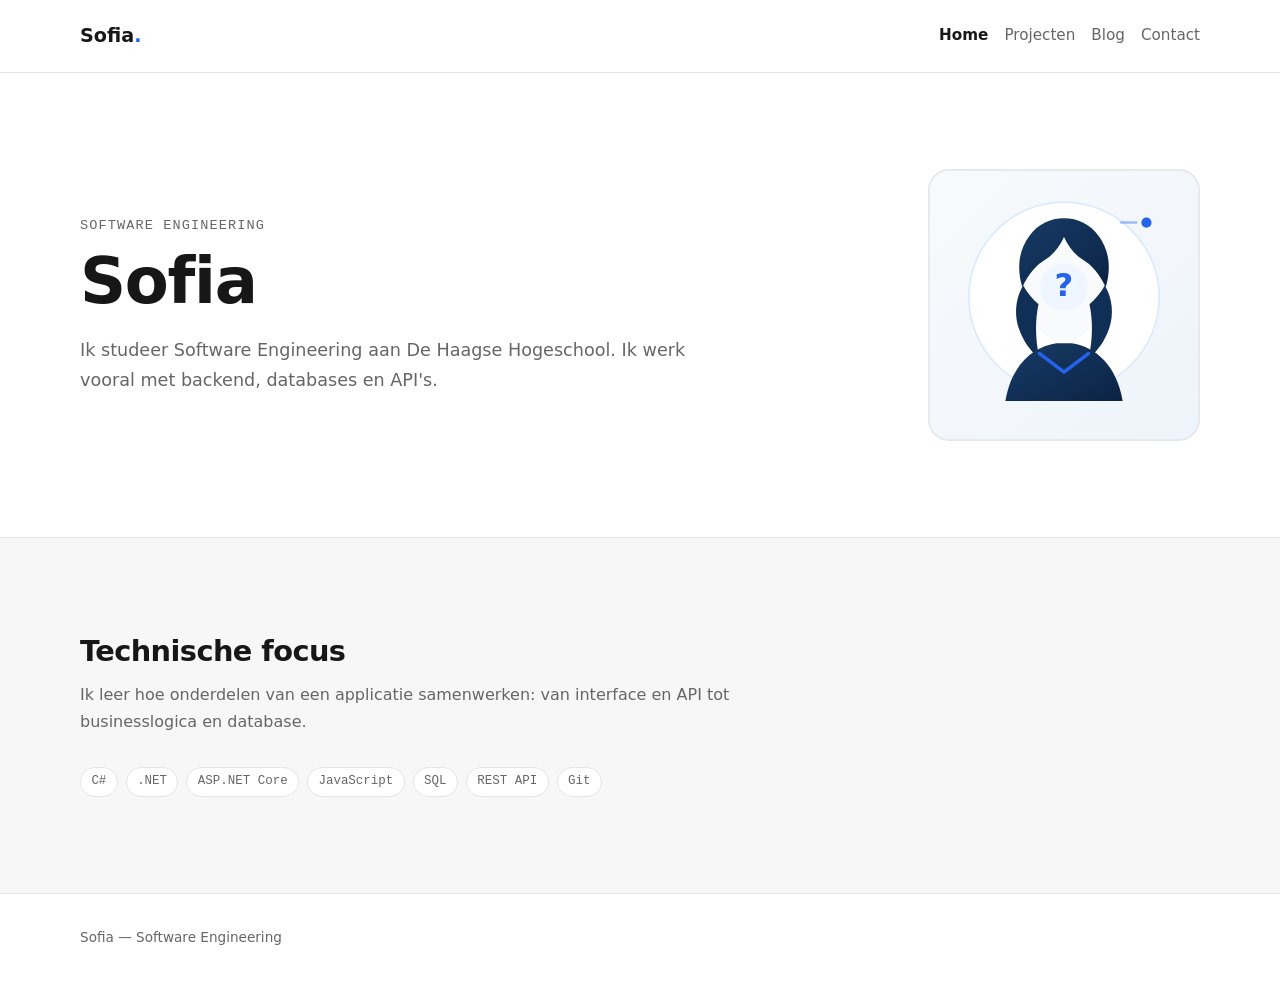
==== index.html @ 4fa47255 "meta description aangepast" ====
<!doctype html>
<html lang="nl">
  <head>
    <meta charset="utf-8" />

    <meta name="viewport" content="width=device-width, initial-scale=1" />

    <title>Sofia — Software Engineering</title>

    <meta
      name="description"
      content="Portfolio van Sofia, student Software Engineering met interesse in backend development, databases en API"
    />

    <link rel="icon" href="assets/images/favicon.svg" type="image/svg+xml" />
    <link rel="stylesheet" href="assets/css/style.css" />
    <script src="assets/js/github.js" defer></script>
  </head>

  <body>
    <a class="skip-link" href="#main-content">Ga naar hoofdinhoud</a>
    
    <header class="site-header">
      <div class="container site-header__inner">
        <a class="site-logo" href="index.html">
          Sofia<span class="site-logo__dot" aria-hidden="true">.</span>
        </a>

        <nav aria-label="Hoofdnavigatie">
          <ul class="nav-list">
            <li>
              <a href="index.html" aria-current="page">Home</a>
            </li>
            <li>
              <a href="projects.html">Projecten</a>
            </li>
            <li>
              <a href="blog.html">Blog</a>
            </li>
            <li>
              <a href="contact.html">Contact</a>
            </li>
          </ul>
        </nav>
      </div>
    </header>

    <main id="main-content">
      <section class="hero" aria-labelledby="hero-title">
        <div class="container hero__inner">
          <div class="hero__content">
            <p class="eyebrow">Software Engineering</p>

            <h1 id="hero-title">Sofia</h1>

            <p class="hero__lead">
              Ik studeer Software Engineering aan De Haagse Hogeschool.
              Ik werk vooral met backend, databases en API's.
            </p>
          </div>

          <div class="hero__media">
            <img
              class="hero__portrait"
              src="assets/images/profile-placeholder.svg"
              alt=""
              width="320"
              height="320"
            />
          </div>
        </div>
      </section>

      <section class="section section--muted" aria-labelledby="focus-title">
        <div class="container">
          <h2 id="focus-title">Technische focus</h2>

         <p class="section__intro">
        Ik leer hoe onderdelen van een applicatie samenwerken:
        van interface en API tot businesslogica en database.
        </p>

          <ul 
          class="tag-list"
          aria-label="Technische vaardigheden"
          >
            <li class="tag">C#</li>
            <li class="tag">.NET</li>
            <li class="tag">ASP.NET Core</li>
            <li class="tag">JavaScript</li>
            <li class="tag">SQL</li>
            <li class="tag">REST API</li>
            <li class="tag">Git</li>
          </ul>
        </div>
      </section>

    </main>

    <footer class="site-footer">
      <div class="container site-footer__inner">
        <p class="site-footer__text">Sofia — Software Engineering</p>
      </div>
    </footer>
  </body>
</html>
---- assets/css/style.css ----
*,
*::before,
*::after {
  box-sizing: border-box;
}

html {
  scroll-behavior: smooth;
  -webkit-text-size-adjust: 100%;
}

body,
h1,
h2,
h3,
p,
ul,
ol,
dl,
dd,
figure {
  margin: 0;
}

ul,
ol {
  padding: 0;
  list-style: none;
}

img,
svg {
  display: block;
  max-width: 100%;
  height: auto;
}

button,
input,
textarea {
  font: inherit;
}

:root {
  --color-bg: #ffffff;
  --color-surface: #f7f7f7;
  --color-text: #171717;
  --color-text-soft: #666666;
  --color-border: #e5e5e5;
  --color-accent: #2563eb;
  --color-accent-hover: #1d4ed8;

  --font-body:
    system-ui, -apple-system, BlinkMacSystemFont, "Segoe UI", sans-serif;
  --font-mono: ui-monospace, SFMono-Regular, Menlo, Monaco, Consolas, monospace;

  --container-width: 70rem;
  --text-width: 65ch;

  --space-xs: 0.4rem;
  --space-sm: 0.75rem;
  --space-md: 1rem;
  --space-lg: 2rem;
  --space-xl: 4rem;
  --space-2xl: 6rem;

  --radius-sm: 0.35rem;
  --radius-md: 0.75rem;
}

body {
  min-height: 100vh;
  display: flex;
  flex-direction: column;
  background: var(--color-bg);
  color: var(--color-text);
  font-family: var(--font-body);
  font-size: 1rem;
  line-height: 1.7;
}

main {
  flex: 1;
}

a {
  color: var(--color-text);
  text-decoration-color: #b5b5b5;
  text-decoration-thickness: 1px;
  text-underline-offset: 0.2em;
}

a:hover {
  color: var(--color-accent);
  text-decoration-color: var(--color-accent);
}

code {
  font-family: var(--font-mono);
  font-size: 0.9em;
  background: var(--color-surface);
  padding: 0.15em 0.35em;
  border-radius: var(--radius-sm);
}

.container {
  width: min(calc(100% - 2rem), var(--container-width));
  margin-inline: auto;
}

.section {
  padding-block: var(--space-xl);
}

.section--muted {
  background: var(--color-surface);
}

.section--cta {
  padding-bottom: var(--space-2xl);
}

.section__intro {
  max-width: var(--text-width);
  margin-top: var(--space-sm);
  color: var(--color-text-soft);
}

.prose {
  max-width: var(--text-width);
}

.prose > * + * {
  margin-top: var(--space-md);
}

.site-header {
  background: var(--color-bg);
  border-bottom: 1px solid var(--color-border);
}

.site-header__inner {
  min-height: 4.5rem;
  display: flex;
  flex-direction: column;
  align-items: center;
  justify-content: center;
  gap: var(--space-sm);
  padding-block: var(--space-md);
}

.site-logo {
  color: var(--color-text);
  font-size: 1.2rem;
  font-weight: 700;
  text-decoration: none;
}

.site-logo:hover {
  color: var(--color-text);
}

.site-logo__dot {
  color: var(--color-accent);
}

.nav-list {
  display: flex;
  flex-wrap: wrap;
  align-items: center;
  justify-content: center;
  gap: 0.25rem 1rem;
}

.nav-list a {
  display: inline-block;
  padding-block: 0.35rem;
  color: var(--color-text-soft);
  font-size: 0.95rem;
  text-decoration: none;
}

.nav-list a:hover {
  color: var(--color-text);
}

.nav-list a[aria-current="page"] {
  color: var(--color-text);
  font-weight: 600;
}

.hero {
  padding-block: var(--space-xl);
  border-bottom: 1px solid var(--color-border);
}

.hero__inner {
  display: flex;
  flex-direction: column;
  gap: var(--space-lg);
}

.hero__content {
  max-width: var(--text-width);
}

.hero__content h1 {
  margin-top: var(--space-xs);
}

.hero__lead {
  margin-top: var(--space-md);
  max-width: 55ch;
  color: var(--color-text-soft);
  font-size: 1.1rem;
}

.hero__media {
  flex-shrink: 0;
}

.hero__portrait {
  width: min(100%, 16rem);
  border-radius: var(--radius-md);
}

.page-intro {
  padding-block: var(--space-xl);
  border-bottom: 1px solid var(--color-border);
}

.page-intro .lead {
  max-width: var(--text-width);
  margin-top: var(--space-md);
  color: var(--color-text-soft);
  font-size: 1.1rem;
}

h1,
h2,
h3 {
  color: var(--color-text);
  line-height: 1.2;
  letter-spacing: -0.02em;
}

h1 {
  font-size: clamp(2.25rem, 7vw, 4rem);
  font-weight: 700;
}

h2 {
  font-size: clamp(1.4rem, 4vw, 1.8rem);
  font-weight: 650;
}

h3 {
  font-size: 1.1rem;
  font-weight: 650;
}

.eyebrow {
  color: var(--color-text-soft);
  font-family: var(--font-mono);
  font-size: 0.85rem;
  text-transform: uppercase;
  letter-spacing: 0.08em;
}

.lead {
  max-width: var(--text-width);
  color: var(--color-text-soft);
}

.note {
  max-width: var(--text-width);
  color: var(--color-text-soft);
  font-size: 0.95rem;
}

.tag-list {
  display: flex;
  flex-wrap: wrap;
  gap: 0.5rem;
  margin-top: var(--space-lg);
}

.tag {
  padding: 0.2rem 0.65rem;
  border: 1px solid var(--color-border);
  border-radius: 999px;
  background: var(--color-bg);
  color: var(--color-text-soft);
  font-family: var(--font-mono);
  font-size: 0.78rem;
}

.card-grid {
  display: grid;
  grid-template-columns: repeat(auto-fit, minmax(min(100%, 18rem), 1fr));
  gap: var(--space-lg);
  margin-top: var(--space-lg);
}

.card {
  padding: var(--space-lg);
  border: 1px solid var(--color-border);
  border-radius: var(--radius-md);
  background: var(--color-bg);
}

.card > * + * {
  margin-top: var(--space-md);
}

.card p {
  color: var(--color-text-soft);
}

.card--project {
  max-width: 42rem;
}

.status {
  display: inline-block;
  color: var(--color-text-soft);
  font-family: var(--font-mono);
  font-size: 0.75rem;
  text-transform: uppercase;
  letter-spacing: 0.06em;
}

.status--in-progress {
  color: var(--color-accent);
}

.status--planned {
  color: var(--color-text-soft);
}

.meta {
  display: grid;
  grid-template-columns: auto 1fr;
  gap: 0.25rem var(--space-md);
  padding-top: var(--space-md);
  border-top: 1px solid var(--color-border);
  font-size: 0.9rem;
}

.meta dt {
  font-weight: 600;
}

.meta dd {
  color: var(--color-text-soft);
}

.link-cards {
  display: grid;
  grid-template-columns: repeat(auto-fit, minmax(min(100%, 18rem), 1fr));
  gap: var(--space-md);
  margin-top: var(--space-lg);
}

.link-card {
  display: block;
  height: 100%;
  padding: var(--space-lg);
  border: 1px solid var(--color-border);
  border-radius: var(--radius-md);
  color: var(--color-text);
  text-decoration: none;
}

.link-card:hover {
  border-color: #bdbdbd;
  color: var(--color-text);
}

.link-card__title {
  display: block;
  font-weight: 650;
}

.link-card__text {
  display: block;
  margin-top: var(--space-sm);
  color: var(--color-text-soft);
  font-size: 0.95rem;
}

.post-list {
  display: grid;
  gap: var(--space-lg);
  margin-top: var(--space-lg);
}

.post {
  max-width: var(--text-width);
  padding-bottom: var(--space-lg);
  border-bottom: 1px solid var(--color-border);
}

.post > * + * {
  margin-top: var(--space-sm);
}

.post__meta {
  color: var(--color-text-soft);
  font-family: var(--font-mono);
  font-size: 0.8rem;
}

.post h3 a {
  color: var(--color-text);
  text-decoration: none;
}

.post h3 a:hover {
  color: var(--color-accent);
}

.post p {
  color: var(--color-text-soft);
}

.category {
  color: var(--color-text-soft);
  font-family: var(--font-mono);
  font-size: 0.8rem;
}

.contact-list {
  max-width: 42rem;
  margin-top: var(--space-lg);
  border-top: 1px solid var(--color-border);
}

.contact-list__item {
  display: grid;
  gap: 0.25rem;
  padding-block: var(--space-md);
  border-bottom: 1px solid var(--color-border);
}

.contact-list dt {
  color: var(--color-text-soft);
  font-family: var(--font-mono);
  font-size: 0.78rem;
  text-transform: uppercase;
  letter-spacing: 0.06em;
}

.contact-list dd {
  overflow-wrap: anywhere;
}

.contact-list a {
  font-weight: 500;
}

.site-footer {
  margin-top: auto;
  border-top: 1px solid var(--color-border);
  background: var(--color-bg);
}

.site-footer__inner {
  min-height: 5rem;
  display: flex;
  align-items: center;
  justify-content: center;
  padding-block: var(--space-lg);
}

.site-footer__text {
  color: var(--color-text-soft);
  font-size: 0.85rem;
}

.skip-link {
  position: fixed;
  top: 1rem;
  left: 1rem;
  z-index: 1000;
  padding: 0.6rem 1rem;
  background: var(--color-text);
  color: #ffffff;
  border-radius: var(--radius-sm);
  font-weight: 600;
  transform: translateY(-200%);
}

.skip-link:focus {
  transform: translateY(0);
}

:focus-visible {
  outline: 3px solid var(--color-accent);
  outline-offset: 3px;
}

@media (min-width: 48em) {
  .site-header__inner {
    flex-direction: row;
    justify-content: space-between;
    padding-block: 0;
  }

  .nav-list {
    justify-content: flex-end;
  }

  .nav-list a {
    padding-block: 1.4rem;
  }

  .hero {
    padding-block: var(--space-2xl);
  }

  .hero__inner {
    flex-direction: row;
    align-items: center;
    justify-content: space-between;
    gap: var(--space-xl);
  }

  .hero__content {
    flex: 1;
  }

  .hero__portrait {
    width: 17rem;
  }

  .page-intro {
    padding-block: var(--space-2xl);
  }

  .section {
    padding-block: var(--space-2xl);
  }

  .contact-list__item {
    grid-template-columns: 8rem 1fr;
    align-items: baseline;
  }

  .site-footer__inner {
    justify-content: flex-start;
  }
}

@media (prefers-reduced-motion: reduce) {
  html {
    scroll-behavior: auto;
  }

  *,
  *::before,
  *::after {
    scroll-behavior: auto !important;
    transition: none !important;
    animation: none !important;
  }
}
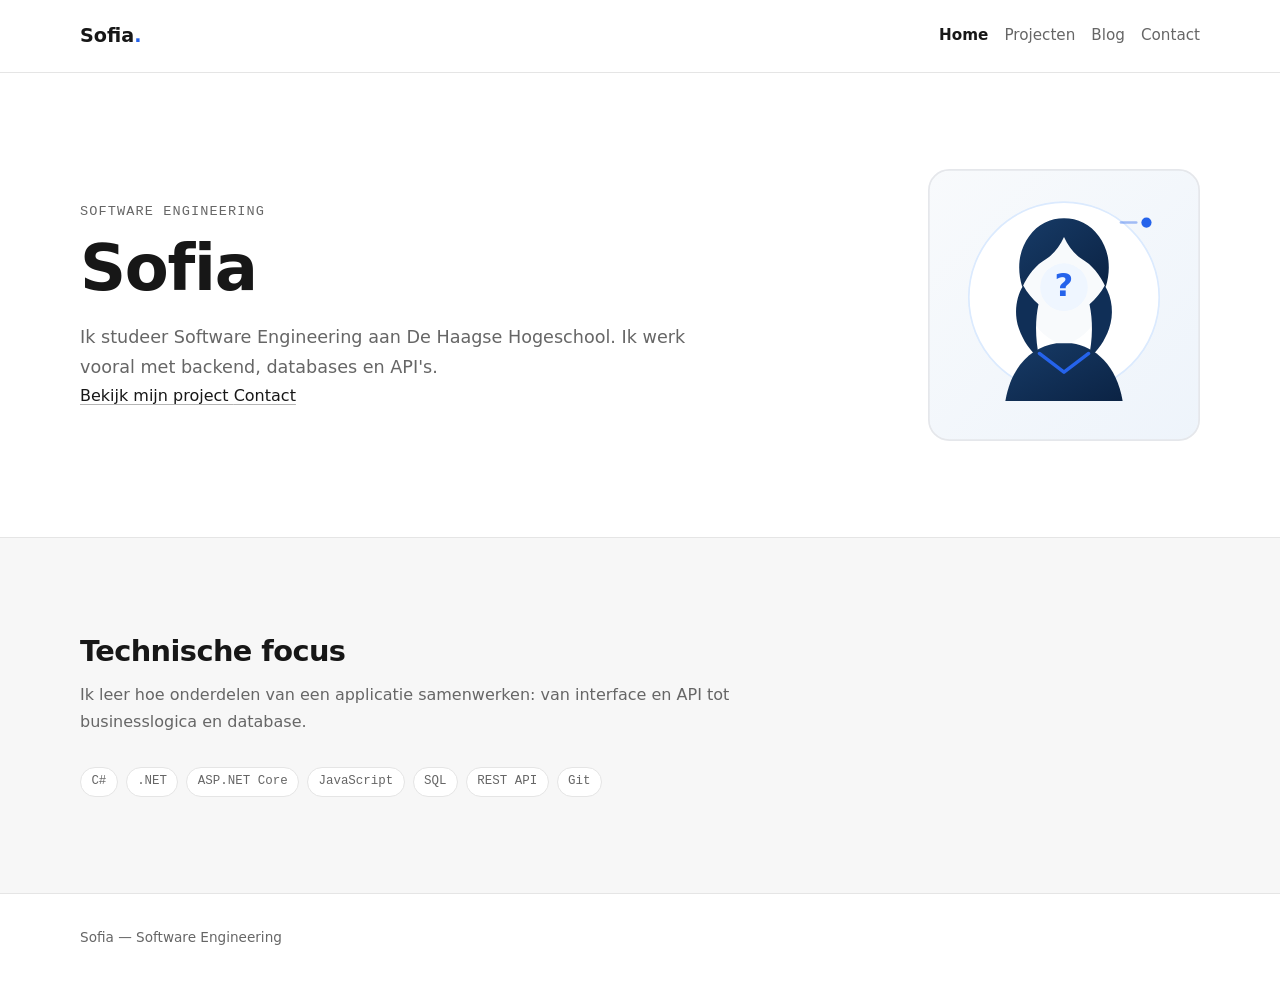
==== commit 70280de9: "hero knoppen toegevoegd" ====
--- a/index.html
+++ b/index.html
@@ -54,10 +54,26 @@
             <h1 id="hero-title">Sofia</h1>
 
             <p class="hero__lead">
-              Ik studeer Software Engineering aan De Haagse Hogeschool.
-              Ik werk vooral met backend, databases en API's.
-            </p>
-          </div>
+            Ik studeer Software Engineering aan De Haagse Hogeschool.
+            Ik werk vooral met backend, databases en API's.
+          </p>
+
+<p class="hero__actions">
+  <a
+    class="hero__action hero__action--primary"
+    href="projects.html"
+  >
+    Bekijk mijn project
+  </a>
+
+  <a
+    class="hero__action"
+    href="contact.html"
+  >
+    Contact
+  </a>
+</p>
+</div>
 
           <div class="hero__media">
             <img
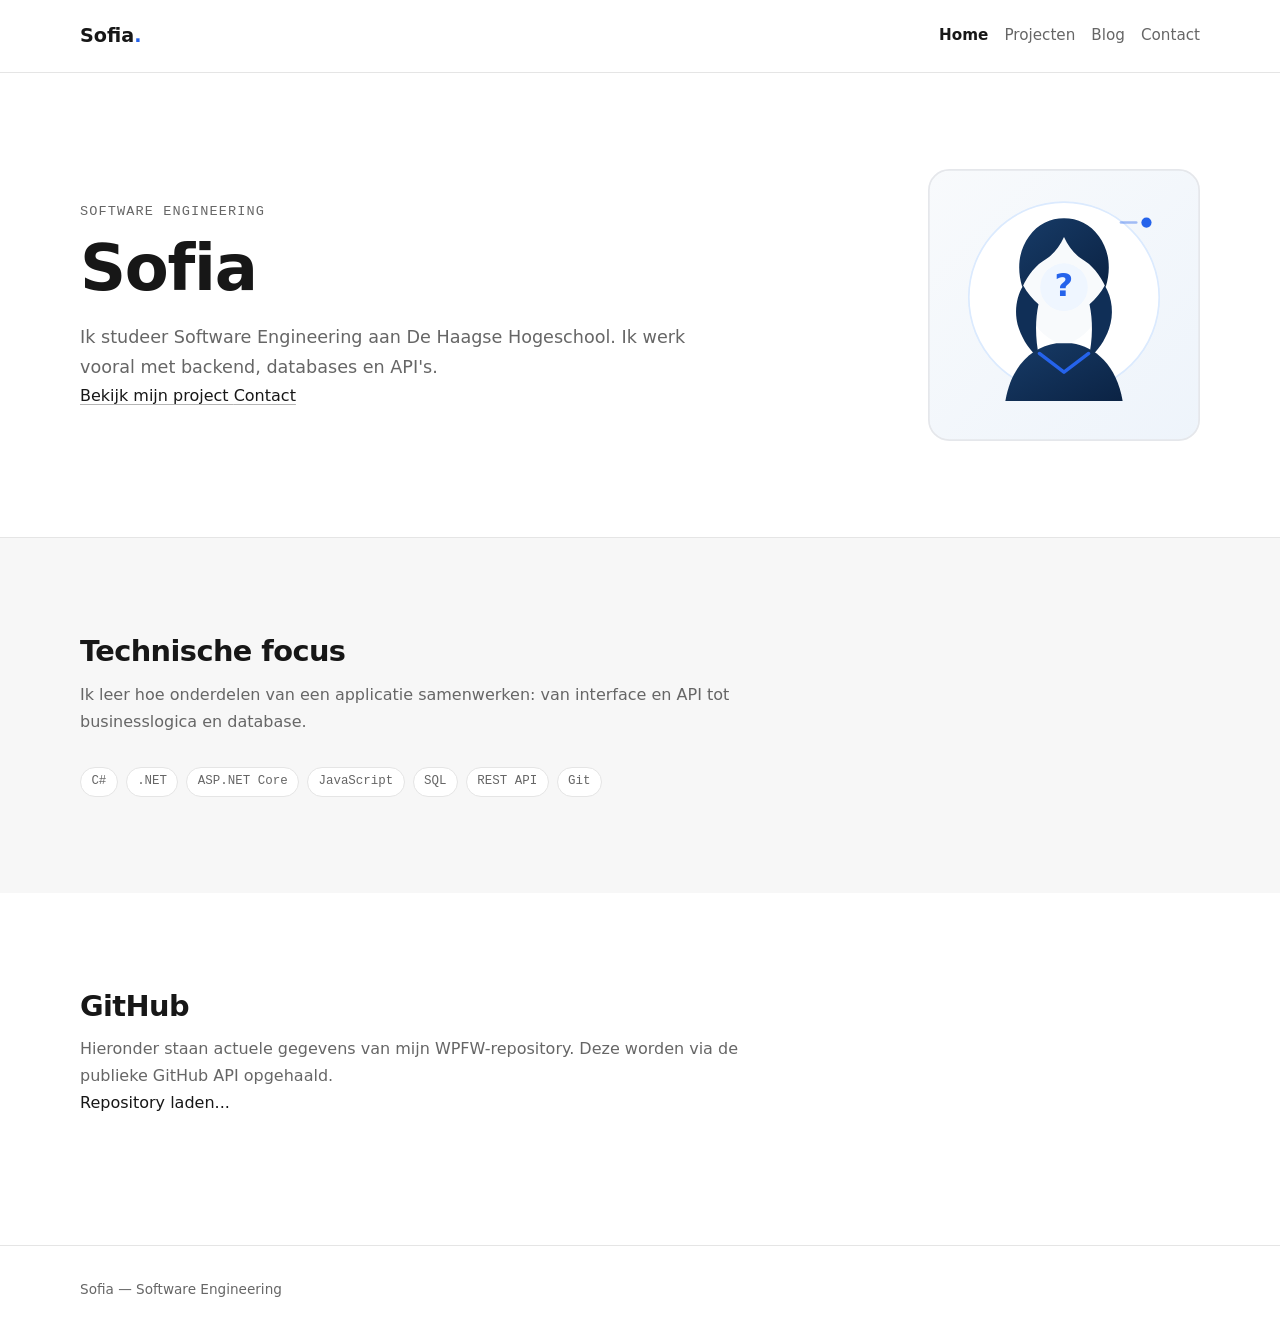
==== commit e29439dc: "github sectie toegevoegd" ====
--- a/index.html
+++ b/index.html
@@ -110,6 +110,41 @@
           </ul>
         </div>
       </section>
+<section
+        class="section"
+        aria-labelledby="github-title"
+      >
+        <div class="container">
+          <h2 id="github-title">
+            GitHub
+          </h2>
+
+          <p class="section__intro">
+            Hieronder staan actuele gegevens van mijn WPFW-repository.
+            Deze worden via de publieke GitHub API opgehaald.
+          </p>
+
+          <p
+            id="github-status"
+            class="api-status"
+            role="status"
+          >
+            Repository laden...
+          </p>
+
+          <ul
+            id="github-repositories"
+            class="card-grid"
+            aria-label="WPFW-repository"
+          ></ul>
+
+          <noscript>
+            <p class="note">
+              JavaScript is nodig om de repositorygegevens te laden.
+            </p>
+          </noscript>
+        </div>
+      </section>
 
     </main>
 
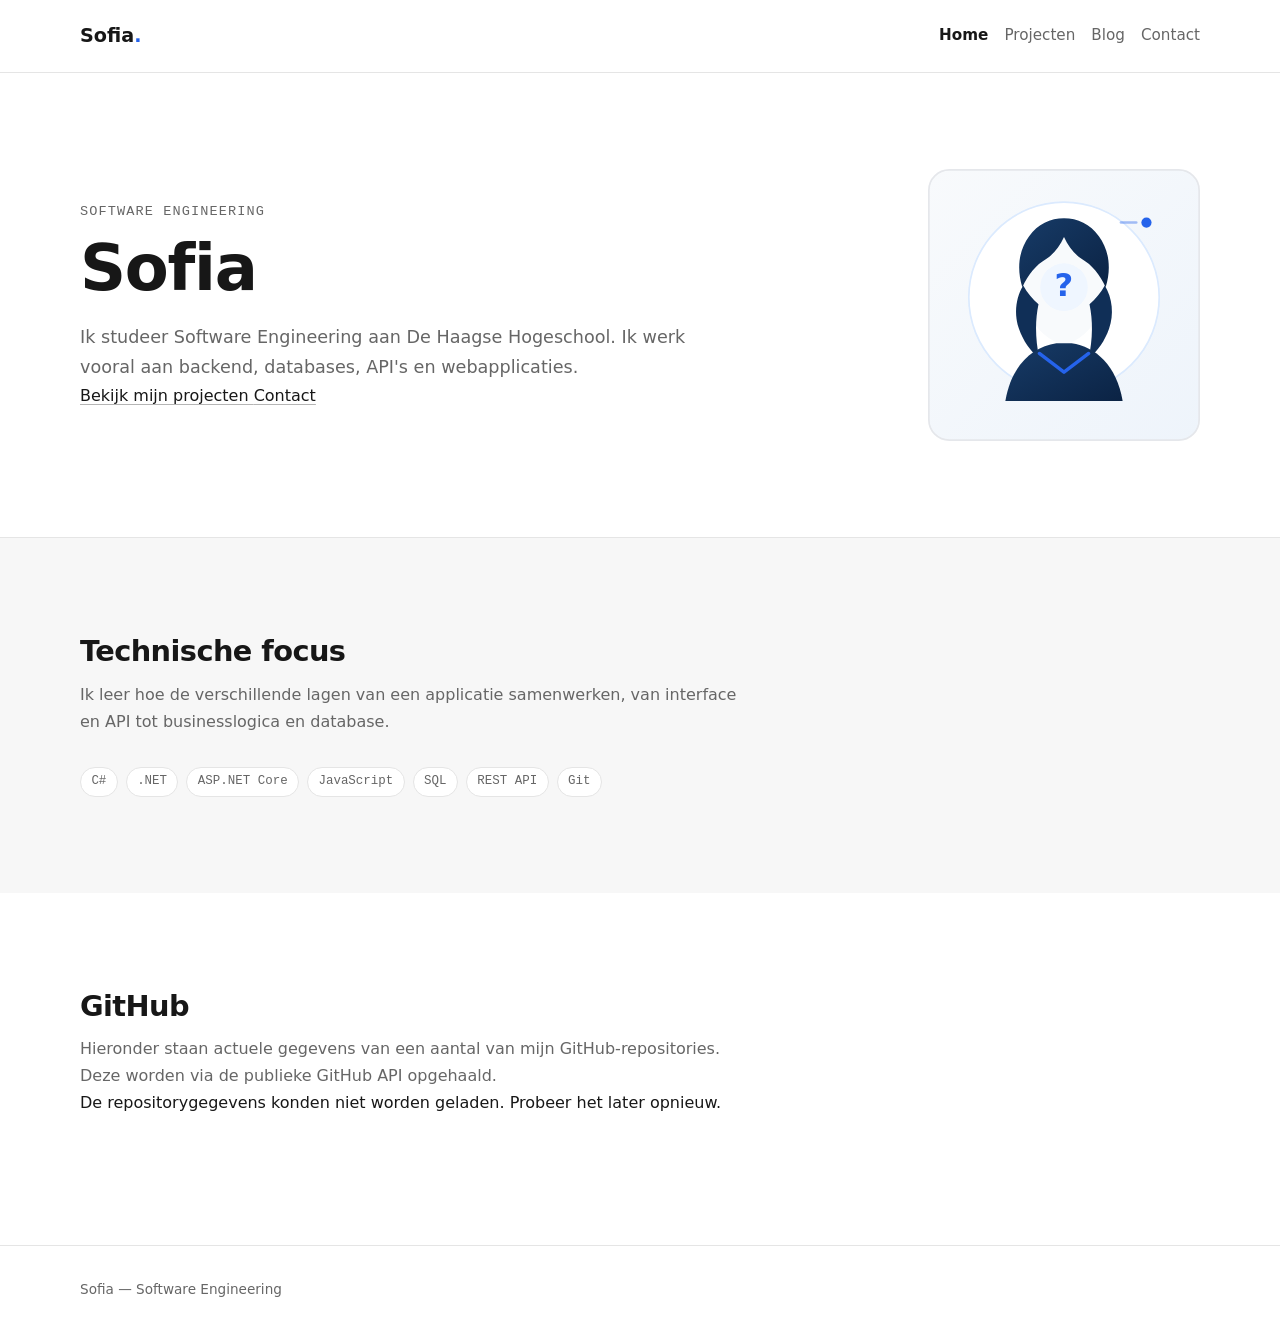
==== commit 9eca2e3a: "homepage aangepast voor projecten en repositories" ====
--- a/index.html
+++ b/index.html
@@ -2,24 +2,24 @@
 <html lang="nl">
   <head>
     <meta charset="utf-8" />
-
     <meta name="viewport" content="width=device-width, initial-scale=1" />
 
     <title>Sofia — Software Engineering</title>
 
     <meta
       name="description"
-      content="Portfolio van Sofia, student Software Engineering met interesse in backend development, databases en API"
+      content="Portfolio van Sofia, student Software Engineering met focus op backend, databases, API's en webapplicaties."
     />
 
     <link rel="icon" href="assets/images/favicon.svg" type="image/svg+xml" />
     <link rel="stylesheet" href="assets/css/style.css" />
+
     <script src="assets/js/github.js" defer></script>
   </head>
 
   <body>
     <a class="skip-link" href="#main-content">Ga naar hoofdinhoud</a>
-    
+
     <header class="site-header">
       <div class="container site-header__inner">
         <a class="site-logo" href="index.html">
@@ -31,12 +31,15 @@
             <li>
               <a href="index.html" aria-current="page">Home</a>
             </li>
+
             <li>
               <a href="projects.html">Projecten</a>
             </li>
+
             <li>
               <a href="blog.html">Blog</a>
             </li>
+
             <li>
               <a href="contact.html">Contact</a>
             </li>
@@ -54,26 +57,21 @@
             <h1 id="hero-title">Sofia</h1>
 
             <p class="hero__lead">
-            Ik studeer Software Engineering aan De Haagse Hogeschool.
-            Ik werk vooral met backend, databases en API's.
-          </p>
+              Ik studeer Software Engineering aan De Haagse Hogeschool. Ik werk
+              vooral aan backend, databases, API's en webapplicaties.
+            </p>
 
-<p class="hero__actions">
-  <a
-    class="hero__action hero__action--primary"
-    href="projects.html"
-  >
-    Bekijk mijn project
-  </a>
+            <p class="hero__actions">
+              <a
+                class="hero__action hero__action--primary"
+                href="projects.html"
+              >
+                Bekijk mijn projecten
+              </a>
 
-  <a
-    class="hero__action"
-    href="contact.html"
-  >
-    Contact
-  </a>
-</p>
-</div>
+              <a class="hero__action" href="contact.html">Contact</a>
+            </p>
+          </div>
 
           <div class="hero__media">
             <img
@@ -91,15 +89,12 @@
         <div class="container">
           <h2 id="focus-title">Technische focus</h2>
 
-         <p class="section__intro">
-        Ik leer hoe onderdelen van een applicatie samenwerken:
-        van interface en API tot businesslogica en database.
-        </p>
+          <p class="section__intro">
+            Ik leer hoe de verschillende lagen van een applicatie samenwerken,
+            van interface en API tot businesslogica en database.
+          </p>
 
-          <ul 
-          class="tag-list"
-          aria-label="Technische vaardigheden"
-          >
+          <ul class="tag-list" aria-label="Technische vaardigheden">
             <li class="tag">C#</li>
             <li class="tag">.NET</li>
             <li class="tag">ASP.NET Core</li>
@@ -110,32 +105,25 @@
           </ul>
         </div>
       </section>
-<section
-        class="section"
-        aria-labelledby="github-title"
-      >
+
+      <section class="section" aria-labelledby="github-title">
         <div class="container">
-          <h2 id="github-title">
-            GitHub
-          </h2>
+          <h2 id="github-title">GitHub</h2>
 
           <p class="section__intro">
-            Hieronder staan actuele gegevens van mijn WPFW-repository.
-            Deze worden via de publieke GitHub API opgehaald.
+            Hieronder staan actuele gegevens van een aantal van mijn
+            GitHub-repositories. Deze worden via de publieke GitHub API
+            opgehaald.
           </p>
 
-          <p
-            id="github-status"
-            class="api-status"
-            role="status"
-          >
-            Repository laden...
+          <p id="github-status" class="api-status" role="status">
+            Repositories laden...
           </p>
 
           <ul
             id="github-repositories"
             class="card-grid"
-            aria-label="WPFW-repository"
+            aria-label="GitHub-repositories"
           ></ul>
 
           <noscript>
@@ -145,7 +133,6 @@
           </noscript>
         </div>
       </section>
-
     </main>
 
     <footer class="site-footer">
@@ -155,3 +142,4 @@
     </footer>
   </body>
 </html>
+
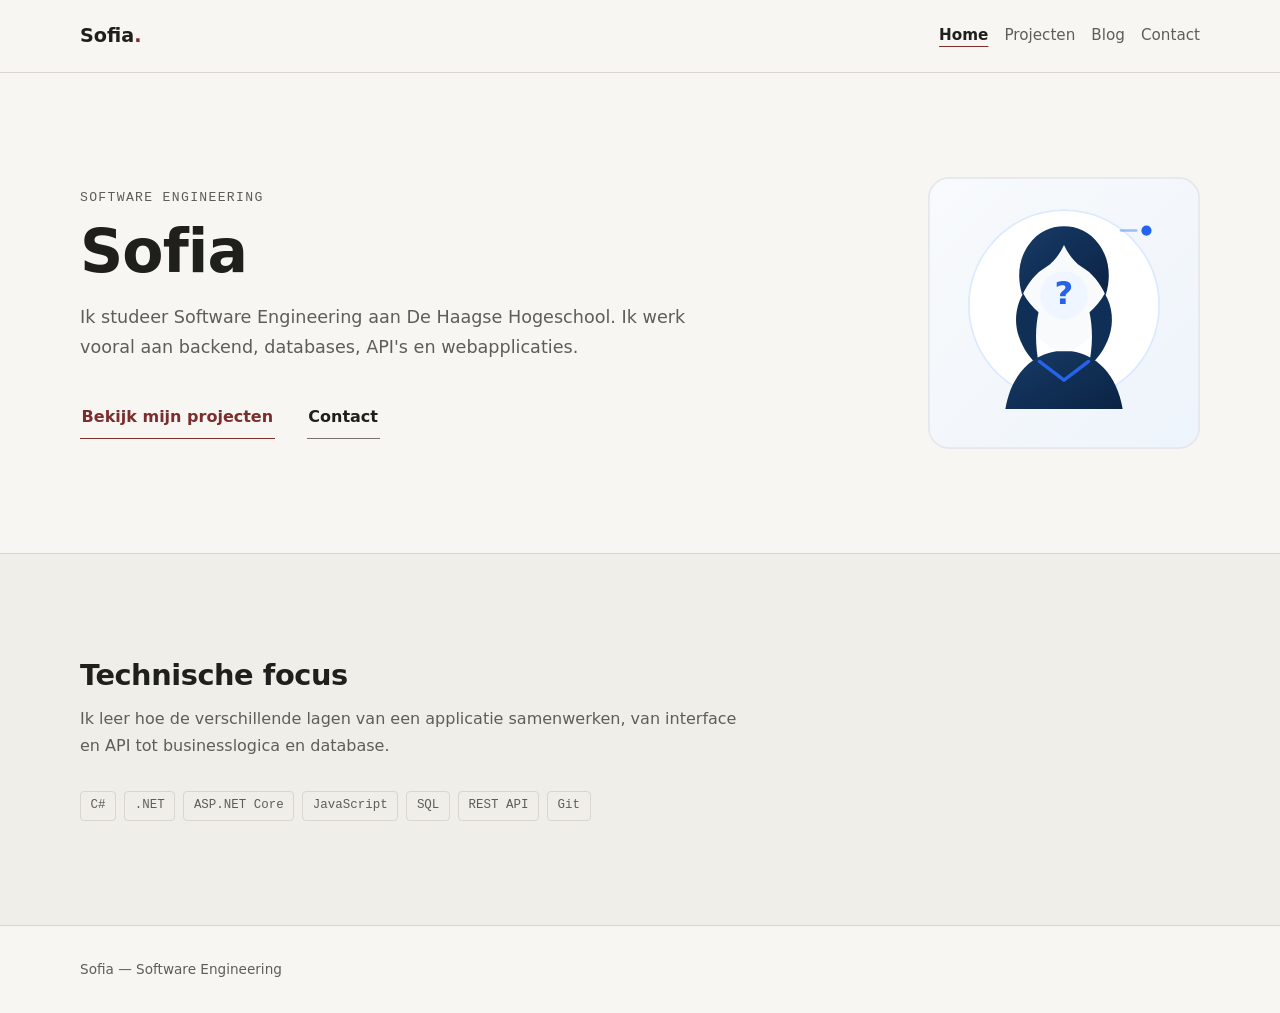
==== commit ca14e584: "github sectie verwijderd van homepage" ====
--- a/index.html
+++ b/index.html
@@ -105,34 +105,6 @@
           </ul>
         </div>
       </section>
-
-      <section class="section" aria-labelledby="github-title">
-        <div class="container">
-          <h2 id="github-title">GitHub</h2>
-
-          <p class="section__intro">
-            Hieronder staan actuele gegevens van een aantal van mijn
-            GitHub-repositories. Deze worden via de publieke GitHub API
-            opgehaald.
-          </p>
-
-          <p id="github-status" class="api-status" role="status">
-            Repositories laden...
-          </p>
-
-          <ul
-            id="github-repositories"
-            class="card-grid"
-            aria-label="GitHub-repositories"
-          ></ul>
-
-          <noscript>
-            <p class="note">
-              JavaScript is nodig om de repositorygegevens te laden.
-            </p>
-          </noscript>
-        </div>
-      </section>
     </main>
 
     <footer class="site-footer">
@@ -142,4 +114,3 @@
     </footer>
   </body>
 </html>
-
--- a/assets/css/style.css
+++ b/assets/css/style.css
@@ -13,12 +13,12 @@
 h1,
 h2,
 h3,
+h4,
 p,
 ul,
 ol,
 dl,
-dd,
-figure {
+dd {
   margin: 0;
 }
 
@@ -39,20 +39,33 @@
 input,
 textarea {
   font: inherit;
+  color: inherit;
 }
 
 :root {
-  --color-bg: #ffffff;
-  --color-surface: #f7f7f7;
-  --color-text: #171717;
-  --color-text-soft: #666666;
-  --color-border: #e5e5e5;
-  --color-accent: #2563eb;
-  --color-accent-hover: #1d4ed8;
+  --color-bg: #f7f6f2;
+  --color-surface: #efeee9;
+  --color-card: #ffffff;
+
+  --color-text: #1f1f1c;
+  --color-text-soft: #5f5d57;
+
+  --color-border: #d8d6cf;
+  --color-border-strong: #aaa69d;
+  --color-control-border: #77736a;
+
+  --color-accent: #7a2e2e;
+  --color-accent-hover: #612323;
+
+  --color-error: #9c2f24;
+  --color-error-surface: #f7ecea;
+  --color-success: #3f6b4f;
 
   --font-body:
     system-ui, -apple-system, BlinkMacSystemFont, "Segoe UI", sans-serif;
-  --font-mono: ui-monospace, SFMono-Regular, Menlo, Monaco, Consolas, monospace;
+
+  --font-mono:
+    ui-monospace, SFMono-Regular, Menlo, Monaco, Consolas, monospace;
 
   --container-width: 70rem;
   --text-width: 65ch;
@@ -61,19 +74,24 @@
   --space-sm: 0.75rem;
   --space-md: 1rem;
   --space-lg: 2rem;
-  --space-xl: 4rem;
-  --space-2xl: 6rem;
-
-  --radius-sm: 0.35rem;
-  --radius-md: 0.75rem;
+  --space-xl: 4.5rem;
+  --space-2xl: 6.5rem;
+
+  --radius-sm: 0.25rem;
+  --radius-md: 0.35rem;
+
+  --control-min-height: 2.75rem;
 }
 
 body {
   min-height: 100vh;
+
   display: flex;
   flex-direction: column;
+
   background: var(--color-bg);
   color: var(--color-text);
+
   font-family: var(--font-body);
   font-size: 1rem;
   line-height: 1.7;
@@ -85,7 +103,8 @@
 
 a {
   color: var(--color-text);
-  text-decoration-color: #b5b5b5;
+
+  text-decoration-color: var(--color-border-strong);
   text-decoration-thickness: 1px;
   text-underline-offset: 0.2em;
 }
@@ -95,16 +114,12 @@
   text-decoration-color: var(--color-accent);
 }
 
-code {
-  font-family: var(--font-mono);
-  font-size: 0.9em;
-  background: var(--color-surface);
-  padding: 0.15em 0.35em;
-  border-radius: var(--radius-sm);
-}
-
 .container {
-  width: min(calc(100% - 2rem), var(--container-width));
+  width: min(
+    calc(100% - 2rem),
+    var(--container-width)
+  );
+
   margin-inline: auto;
 }
 
@@ -114,45 +129,44 @@
 
 .section--muted {
   background: var(--color-surface);
-}
-
-.section--cta {
-  padding-bottom: var(--space-2xl);
 }
 
 .section__intro {
   max-width: var(--text-width);
   margin-top: var(--space-sm);
-  color: var(--color-text-soft);
-}
-
-.prose {
-  max-width: var(--text-width);
-}
-
-.prose > * + * {
-  margin-top: var(--space-md);
+
+  color: var(--color-text-soft);
 }
 
 .site-header {
+  border-bottom: 1px solid var(--color-border);
+
   background: var(--color-bg);
-  border-bottom: 1px solid var(--color-border);
 }
 
 .site-header__inner {
   min-height: 4.5rem;
+
   display: flex;
   flex-direction: column;
   align-items: center;
   justify-content: center;
+.
   gap: var(--space-sm);
   padding-block: var(--space-md);
 }
 
 .site-logo {
-  color: var(--color-text);
+  min-height: var(--control-min-height);
+
+  display: inline-flex;
+  align-items: center;
+
+  color: var(--color-text);
+
   font-size: 1.2rem;
-  font-weight: 700;
+  font-weight: 650;
+
   text-decoration: none;
 }
 
@@ -169,13 +183,18 @@
   flex-wrap: wrap;
   align-items: center;
   justify-content: center;
+
   gap: 0.25rem 1rem;
 }
 
 .nav-list a {
-  display: inline-block;
-  padding-block: 0.35rem;
-  color: var(--color-text-soft);
+  min-height: var(--control-min-height);
+
+  display: inline-flex;
+  align-items: center;
+
+  color: var(--color-text-soft);
+
   font-size: 0.95rem;
   text-decoration: none;
 }
@@ -186,17 +205,25 @@
 
 .nav-list a[aria-current="page"] {
   color: var(--color-text);
-  font-weight: 600;
+
+  font-weight: 600;
+
+  text-decoration: underline;
+  text-decoration-color: var(--color-accent);
+  text-decoration-thickness: 1px;
+  text-underline-offset: 0.4em;
 }
 
 .hero {
   padding-block: var(--space-xl);
+
   border-bottom: 1px solid var(--color-border);
 }
 
 .hero__inner {
   display: flex;
   flex-direction: column;
+
   gap: var(--space-lg);
 }
 
@@ -209,10 +236,48 @@
 }
 
 .hero__lead {
+  max-width: 55ch;
   margin-top: var(--space-md);
-  max-width: 55ch;
-  color: var(--color-text-soft);
+
+  color: var(--color-text-soft);
+
   font-size: 1.1rem;
+}
+
+.hero__actions {
+  display: flex;
+  flex-wrap: wrap;
+
+  gap: var(--space-lg);
+  margin-top: var(--space-lg);
+}
+
+.hero__action {
+  min-height: var(--control-min-height);
+
+  display: inline-flex;
+  align-items: center;
+
+  padding-inline: 0.1rem;
+
+  border-bottom: 1px solid var(--color-control-border);
+
+  color: var(--color-text);
+
+  font-weight: 600;
+  text-decoration: none;
+}
+
+.hero__action:hover {
+  border-color: var(--color-accent-hover);
+
+  color: var(--color-accent-hover);
+}
+
+.hero__action--primary {
+  border-color: var(--color-accent);
+
+  color: var(--color-accent);
 }
 
 .hero__media {
@@ -221,237 +286,274 @@
 
 .hero__portrait {
   width: min(100%, 16rem);
+
   border-radius: var(--radius-md);
 }
 
 .page-intro {
   padding-block: var(--space-xl);
+
   border-bottom: 1px solid var(--color-border);
 }
 
 .page-intro .lead {
   max-width: var(--text-width);
   margin-top: var(--space-md);
-  color: var(--color-text-soft);
+
+  color: var(--color-text-soft);
+
   font-size: 1.1rem;
 }
 
 h1,
 h2,
-h3 {
-  color: var(--color-text);
+h3,
+h4 {
+  color: var(--color-text);
+
   line-height: 1.2;
-  letter-spacing: -0.02em;
+  letter-spacing: -0.015em;
 }
 
 h1 {
-  font-size: clamp(2.25rem, 7vw, 4rem);
-  font-weight: 700;
+  font-size: clamp(
+    2.25rem,
+    7vw,
+    3.75rem
+  );
+
+  font-weight: 650;
 }
 
 h2 {
-  font-size: clamp(1.4rem, 4vw, 1.8rem);
-  font-weight: 650;
+  font-size: clamp(
+    1.4rem,
+    4vw,
+    1.8rem
+  );
+
+  font-weight: 600;
 }
 
 h3 {
   font-size: 1.1rem;
-  font-weight: 650;
+  font-weight: 600;
+}
+
+h4 {
+  font-size: 1rem;
+  font-weight: 600;
 }
 
 .eyebrow {
   color: var(--color-text-soft);
+
   font-family: var(--font-mono);
-  font-size: 0.85rem;
+  font-size: 0.82rem;
+
   text-transform: uppercase;
-  letter-spacing: 0.08em;
+  letter-spacing: 0.1em;
 }
 
 .lead {
   max-width: var(--text-width);
+
   color: var(--color-text-soft);
 }
 
 .note {
   max-width: var(--text-width);
-  color: var(--color-text-soft);
+
+  color: var(--color-text-soft);
+
   font-size: 0.95rem;
+}
+
+.note:not(:empty) {
+  margin-top: var(--space-md);
 }
 
 .tag-list {
   display: flex;
   flex-wrap: wrap;
+
   gap: 0.5rem;
   margin-top: var(--space-lg);
 }
 
 .tag {
-  padding: 0.2rem 0.65rem;
+  padding: 0.2rem 0.6rem;
+
   border: 1px solid var(--color-border);
-  border-radius: 999px;
-  background: var(--color-bg);
-  color: var(--color-text-soft);
+  border-radius: var(--radius-sm);
+
+  background: transparent;
+  color: var(--color-text-soft);
+
   font-family: var(--font-mono);
   font-size: 0.78rem;
 }
 
 .card-grid {
   display: grid;
-  grid-template-columns: repeat(auto-fit, minmax(min(100%, 18rem), 1fr));
+
+  grid-template-columns:
+    repeat(
+      auto-fit,
+      minmax(
+        min(100%, 18rem),
+        32rem
+      )
+    );
+
+  justify-content: start;
+
   gap: var(--space-lg);
   margin-top: var(--space-lg);
 }
 
+.card-grid:empty {
+  display: none;
+}
+
+.card-grid > li {
+  min-width: 0;
+
+  display: flex;
+}
+
+.card-grid > li > .card {
+  width: 100%;
+  height: 100%;
+}
+
 .card {
+  min-width: 0;
+
   padding: var(--space-lg);
+
   border: 1px solid var(--color-border);
   border-radius: var(--radius-md);
-  background: var(--color-bg);
+
+  background: var(--color-card);
+
+  overflow-wrap: anywhere;
 }
 
 .card > * + * {
   margin-top: var(--space-md);
 }
 
-.card p {
-  color: var(--color-text-soft);
-}
-
-.card--project {
-  max-width: 42rem;
+.card p:not(.status) {
+  color: var(--color-text-soft);
+}
+
+.card h3 a {
+  color: var(--color-text);
+
+  text-decoration-color: var(--color-border-strong);
+}
+
+.card h3 a:hover {
+  color: var(--color-accent);
+
+  text-decoration-color: var(--color-accent);
+}
+
+.card__link {
+  min-height: var(--control-min-height);
+
+  display: inline-flex;
+  align-items: center;
+
+  padding: 0;
+
+  border: 0;
+  border-bottom: 1px solid var(--color-control-border);
+  border-radius: 0;
+
+  background: transparent;
+  color: var(--color-text);
+
+  font-weight: 600;
+  text-decoration: none;
+
+  cursor: pointer;
+}
+
+.card__link:hover {
+  border-color: var(--color-accent-hover);
+
+  color: var(--color-accent-hover);
+}
+
+.card__link--primary {
+  border-color: var(--color-accent);
+
+  color: var(--color-accent);
+}
+
+.project-details {
+  margin-top: var(--space-sm);
+}
+
+.project-details ul {
+  margin-top: var(--space-sm);
+  padding-inline-start: 1.25rem;
+
+  list-style: disc;
+}
+
+.project-details li {
+  color: var(--color-text-soft);
+}
+
+.project-details li + li {
+  margin-top: var(--space-xs);
 }
 
 .status {
   display: inline-block;
-  color: var(--color-text-soft);
+
+  color: var(--color-text-soft);
+
   font-family: var(--font-mono);
   font-size: 0.75rem;
+
   text-transform: uppercase;
-  letter-spacing: 0.06em;
-}
-
-.status--in-progress {
-  color: var(--color-accent);
-}
-
-.status--planned {
-  color: var(--color-text-soft);
-}
-
-.meta {
-  display: grid;
-  grid-template-columns: auto 1fr;
-  gap: 0.25rem var(--space-md);
-  padding-top: var(--space-md);
-  border-top: 1px solid var(--color-border);
-  font-size: 0.9rem;
-}
-
-.meta dt {
-  font-weight: 600;
-}
-
-.meta dd {
-  color: var(--color-text-soft);
-}
-
-.link-cards {
-  display: grid;
-  grid-template-columns: repeat(auto-fit, minmax(min(100%, 18rem), 1fr));
-  gap: var(--space-md);
-  margin-top: var(--space-lg);
-}
-
-.link-card {
-  display: block;
-  height: 100%;
-  padding: var(--space-lg);
-  border: 1px solid var(--color-border);
-  border-radius: var(--radius-md);
-  color: var(--color-text);
-  text-decoration: none;
-}
-
-.link-card:hover {
-  border-color: #bdbdbd;
-  color: var(--color-text);
-}
-
-.link-card__title {
-  display: block;
-  font-weight: 650;
-}
-
-.link-card__text {
-  display: block;
-  margin-top: var(--space-sm);
-  color: var(--color-text-soft);
-  font-size: 0.95rem;
-}
-
-.post-list {
-  display: grid;
-  gap: var(--space-lg);
-  margin-top: var(--space-lg);
-}
-
-.post {
-  max-width: var(--text-width);
-  padding-bottom: var(--space-lg);
-  border-bottom: 1px solid var(--color-border);
-}
-
-.post > * + * {
-  margin-top: var(--space-sm);
-}
-
-.post__meta {
-  color: var(--color-text-soft);
-  font-family: var(--font-mono);
-  font-size: 0.8rem;
-}
-
-.post h3 a {
-  color: var(--color-text);
-  text-decoration: none;
-}
-
-.post h3 a:hover {
-  color: var(--color-accent);
-}
-
-.post p {
-  color: var(--color-text-soft);
-}
-
-.category {
-  color: var(--color-text-soft);
-  font-family: var(--font-mono);
-  font-size: 0.8rem;
+  letter-spacing: 0.07em;
 }
 
 .contact-list {
   max-width: 42rem;
+
   margin-top: var(--space-lg);
+
   border-top: 1px solid var(--color-border);
 }
 
 .contact-list__item {
   display: grid;
+
   gap: 0.25rem;
   padding-block: var(--space-md);
+
   border-bottom: 1px solid var(--color-border);
 }
 
 .contact-list dt {
   color: var(--color-text-soft);
+
   font-family: var(--font-mono);
   font-size: 0.78rem;
+
   text-transform: uppercase;
-  letter-spacing: 0.06em;
+  letter-spacing: 0.08em;
 }
 
 .contact-list dd {
+  min-width: 0;
+
   overflow-wrap: anywhere;
 }
 
@@ -459,22 +561,168 @@
   font-weight: 500;
 }
 
+.projects-controls {
+  margin-top: var(--space-lg);
+  padding-block: var(--space-lg);
+
+  border-top: 1px solid var(--color-border);
+  border-bottom: 1px solid var(--color-border);
+}
+
+.projects-search {
+  width: 100%;
+  max-width: 24rem;
+
+  display: flex;
+  flex-direction: column;
+
+  gap: var(--space-xs);
+}
+
+.projects-search label {
+  font-weight: 600;
+}
+
+.form {
+  max-width: 42rem;
+
+  margin-top: var(--space-lg);
+}
+
+.form__field + .form__field {
+  margin-top: var(--space-lg);
+}
+
+.form__label {
+  display: block;
+
+  margin-bottom: var(--space-xs);
+
+  font-weight: 600;
+}
+
+.form__input {
+  width: 100%;
+
+  padding: 0.7rem 0.75rem;
+
+  border: 1px solid var(--color-control-border);
+  border-radius: var(--radius-sm);
+
+  background: var(--color-card);
+  color: var(--color-text);
+}
+
+.form__input::placeholder {
+  color: var(--color-text-soft);
+
+  opacity: 1;
+}
+
+textarea.form__input {
+  min-height: 8rem;
+
+  resize: vertical;
+}
+
+.form__input[aria-invalid="true"] {
+  border-color: var(--color-error);
+}
+
+.form__error {
+  color: var(--color-error);
+
+  font-size: 0.9rem;
+}
+
+.form__error:not(:empty) {
+  margin-top: var(--space-xs);
+}
+
+.form__button {
+  min-height: var(--control-min-height);
+
+  margin-top: var(--space-lg);
+  padding: 0.6rem 1rem;
+
+  border: 1px solid var(--color-accent);
+  border-radius: var(--radius-sm);
+
+  background: transparent;
+  color: var(--color-accent);
+
+  font-weight: 600;
+
+  cursor: pointer;
+}
+
+.form__button:hover {
+  border-color: var(--color-accent-hover);
+
+  background: var(--color-accent-hover);
+  color: #ffffff;
+}
+
+.form__status {
+  max-width: var(--text-width);
+}
+
+.form__status:not(:empty) {
+  margin-top: var(--space-md);
+
+  font-weight: 600;
+}
+
+.form__status--success {
+  color: var(--color-success);
+}
+
+.form__status--error {
+  color: var(--color-error);
+}
+
+.api-status {
+  max-width: var(--text-width);
+
+  margin-top: var(--space-lg);
+
+  padding-block: var(--space-sm);
+  padding-inline-start: var(--space-md);
+
+  border-inline-start:
+    2px solid var(--color-border-strong);
+
+  color: var(--color-text-soft);
+}
+
+.api-status--error {
+  border-inline-start-color: var(--color-error);
+
+  background: var(--color-error-surface);
+  color: var(--color-error);
+}
+
 .site-footer {
   margin-top: auto;
+
   border-top: 1px solid var(--color-border);
+
   background: var(--color-bg);
 }
 
 .site-footer__inner {
   min-height: 5rem;
+
   display: flex;
   align-items: center;
   justify-content: center;
+
   padding-block: var(--space-lg);
 }
 
 .site-footer__text {
   color: var(--color-text-soft);
+
   font-size: 0.85rem;
 }
 
@@ -482,12 +730,18 @@
   position: fixed;
   top: 1rem;
   left: 1rem;
+
   z-index: 1000;
+
   padding: 0.6rem 1rem;
+
+  border-radius: var(--radius-sm);
+
   background: var(--color-text);
   color: #ffffff;
-  border-radius: var(--radius-sm);
-  font-weight: 600;
+
+  font-weight: 600;
+
   transform: translateY(-200%);
 }
 
@@ -504,6 +758,7 @@
   .site-header__inner {
     flex-direction: row;
     justify-content: space-between;
+
     padding-block: 0;
   }
 
@@ -523,6 +778,7 @@
     flex-direction: row;
     align-items: center;
     justify-content: space-between;
+
     gap: var(--space-xl);
   }
 
@@ -565,3 +821,4 @@
     animation: none !important;
   }
 }
+
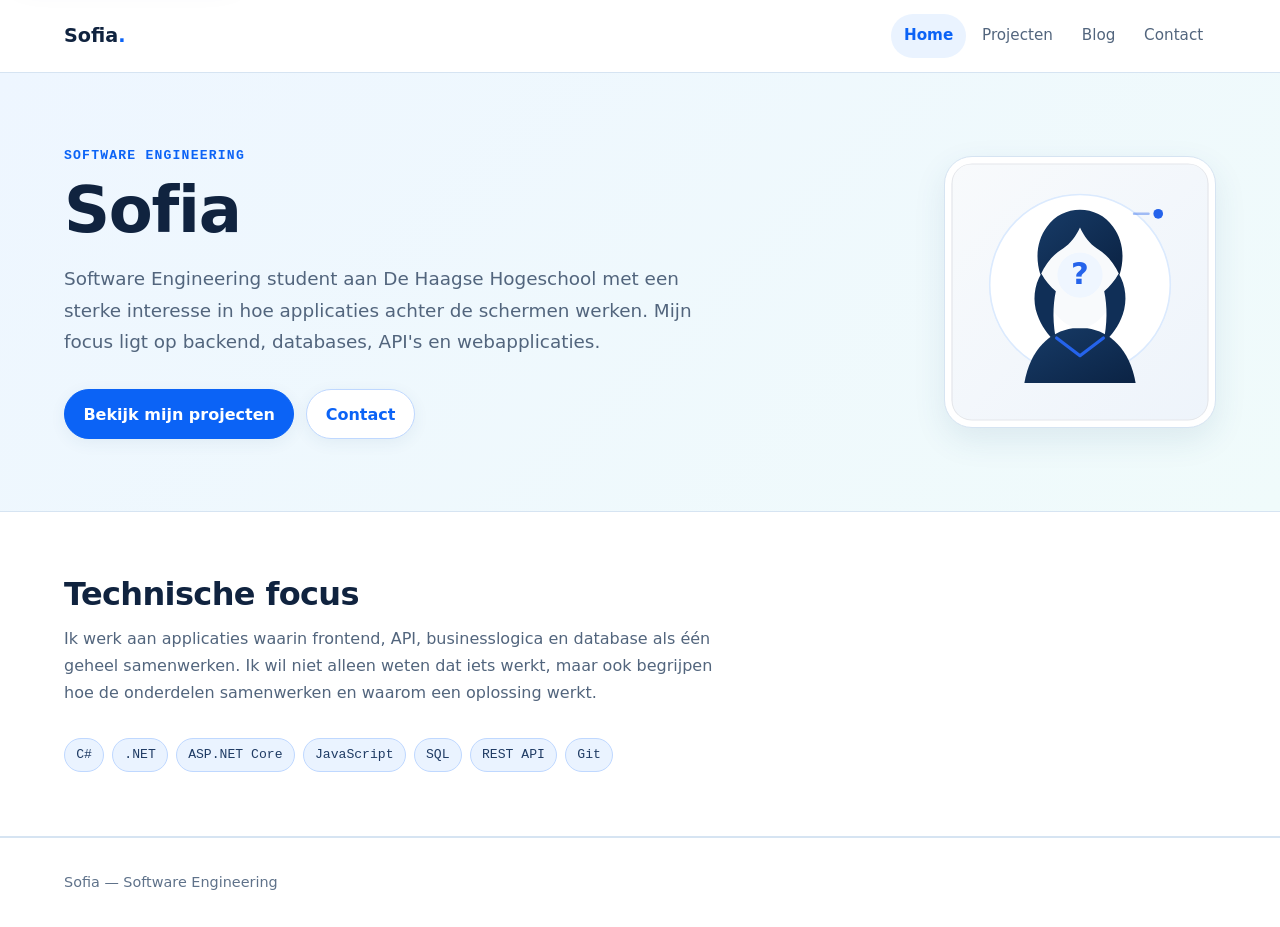
==== commit 3fbce30a: "homepage teksten verbeterd" ====
--- a/index.html
+++ b/index.html
@@ -8,7 +8,7 @@
 
     <meta
       name="description"
-      content="Portfolio van Sofia, student Software Engineering met focus op backend, databases, API's en webapplicaties."
+      content="Portfolio van Sofia, Software Engineering student met focus op backend, databases, API's en webapplicaties."
     />
 
     <link rel="icon" href="assets/images/favicon.svg" type="image/svg+xml" />
@@ -57,8 +57,9 @@
             <h1 id="hero-title">Sofia</h1>
 
             <p class="hero__lead">
-              Ik studeer Software Engineering aan De Haagse Hogeschool. Ik werk
-              vooral aan backend, databases, API's en webapplicaties.
+              Software Engineering student aan De Haagse Hogeschool met een
+              sterke interesse in hoe applicaties achter de schermen werken.
+              Mijn focus ligt op backend, databases, API's en webapplicaties.
             </p>
 
             <p class="hero__actions">
@@ -90,8 +91,10 @@
           <h2 id="focus-title">Technische focus</h2>
 
           <p class="section__intro">
-            Ik leer hoe de verschillende lagen van een applicatie samenwerken,
-            van interface en API tot businesslogica en database.
+            Ik werk aan applicaties waarin frontend, API, businesslogica en
+            database als één geheel samenwerken. Ik wil niet alleen weten dat
+            iets werkt, maar ook begrijpen hoe de onderdelen samenwerken en
+            waarom een oplossing werkt.
           </p>
 
           <ul class="tag-list" aria-label="Technische vaardigheden">
@@ -113,4 +116,4 @@
       </div>
     </footer>
   </body>
-</html>
+</html>
--- a/assets/css/style.css
+++ b/assets/css/style.css
@@ -1,3 +1,7 @@
+/* =========================================================
+   RESET
+   ========================================================= */
+
 *,
 *::before,
 *::after {
@@ -42,46 +46,90 @@
   color: inherit;
 }
 
+
+/* =========================================================
+   DESIGN TOKENS
+   ========================================================= */
+
 :root {
-  --color-bg: #f7f6f2;
-  --color-surface: #efeee9;
+  /* Achtergronden */
+  --color-bg: #f7fbff;
+  --color-surface: #eef6ff;
   --color-card: #ffffff;
 
-  --color-text: #1f1f1c;
-  --color-text-soft: #5f5d57;
-
-  --color-border: #d8d6cf;
-  --color-border-strong: #aaa69d;
-  --color-control-border: #77736a;
-
-  --color-accent: #7a2e2e;
-  --color-accent-hover: #612323;
-
-  --color-error: #9c2f24;
-  --color-error-surface: #f7ecea;
-  --color-success: #3f6b4f;
-
+  /* Tekst */
+  --color-text: #10233f;
+  --color-text-soft: #52657d;
+  --color-text-light: #5f728a;
+
+  /* Borders */
+  --color-border: #d6e4f2;
+  --color-border-strong: #91a8c0;
+  --color-control-border: #7b91aa;
+  --color-control-border-hover: #647b95;
+
+  /* Accent */
+  --color-accent: #0b63f6;
+  --color-accent-hover: #1e40af;
+  --color-accent-soft: #eaf3ff;
+  --color-accent-border: #bfd8ff;
+
+  /* Feedback */
+  --color-error: #b42318;
+  --color-error-surface: #fef3f2;
+
+  --color-success: #18794e;
+  --color-success-surface: #ecfdf3;
+
+  /* Fonts */
   --font-body:
-    system-ui, -apple-system, BlinkMacSystemFont, "Segoe UI", sans-serif;
+    system-ui,
+    -apple-system,
+    BlinkMacSystemFont,
+    "Segoe UI",
+    sans-serif;
 
   --font-mono:
-    ui-monospace, SFMono-Regular, Menlo, Monaco, Consolas, monospace;
-
-  --container-width: 70rem;
+    ui-monospace,
+    SFMono-Regular,
+    Menlo,
+    Monaco,
+    Consolas,
+    monospace;
+
+  /* Layout */
+  --container-width: 72rem;
   --text-width: 65ch;
 
+  /* Spacing */
   --space-xs: 0.4rem;
   --space-sm: 0.75rem;
   --space-md: 1rem;
   --space-lg: 2rem;
-  --space-xl: 4.5rem;
-  --space-2xl: 6.5rem;
-
-  --radius-sm: 0.25rem;
-  --radius-md: 0.35rem;
-
+  --space-xl: 4rem;
+  --space-2xl: 6rem;
+
+  /* Radius */
+  --radius-md: 0.85rem;
+  --radius-lg: 1.25rem;
+  --radius-xl: 1.75rem;
+  --radius-pill: 999px;
+
+  /* Shadows */
+  --shadow-sm:
+    0 0.25rem 1rem rgba(39, 84, 130, 0.07);
+
+  --shadow-md:
+    0 0.75rem 2rem rgba(39, 84, 130, 0.1);
+
+  /* Controls */
   --control-min-height: 2.75rem;
 }
+
+
+/* =========================================================
+   GLOBAL
+   ========================================================= */
 
 body {
   min-height: 100vh;
@@ -99,19 +147,6 @@
 
 main {
   flex: 1;
-}
-
-a {
-  color: var(--color-text);
-
-  text-decoration-color: var(--color-border-strong);
-  text-decoration-thickness: 1px;
-  text-underline-offset: 0.2em;
-}
-
-a:hover {
-  color: var(--color-accent);
-  text-decoration-color: var(--color-accent);
 }
 
 .container {
@@ -123,6 +158,100 @@
   margin-inline: auto;
 }
 
+
+/* =========================================================
+   TYPOGRAPHY
+   ========================================================= */
+
+h1,
+h2,
+h3,
+h4 {
+  color: var(--color-text);
+
+  line-height: 1.15;
+  letter-spacing: -0.02em;
+}
+
+h1 {
+  font-size: clamp(
+    2.4rem,
+    7vw,
+    4rem
+  );
+
+  font-weight: 700;
+}
+
+h2 {
+  font-size: clamp(
+    1.6rem,
+    4vw,
+    2rem
+  );
+
+  font-weight: 700;
+}
+
+h3 {
+  font-size: 1.15rem;
+  font-weight: 600;
+}
+
+h4 {
+  font-size: 1rem;
+  font-weight: 600;
+}
+
+a {
+  color: var(--color-accent);
+
+  text-decoration-color: var(--color-accent-border);
+  text-decoration-thickness: 1px;
+  text-underline-offset: 0.2em;
+}
+
+a:hover {
+  color: var(--color-accent-hover);
+  text-decoration-color: var(--color-accent-hover);
+}
+
+.lead {
+  max-width: var(--text-width);
+
+  color: var(--color-text-soft);
+
+  font-size: 1.1rem;
+}
+
+.eyebrow {
+  color: var(--color-accent);
+
+  font-family: var(--font-mono);
+  font-size: 0.82rem;
+  font-weight: 600;
+
+  text-transform: uppercase;
+  letter-spacing: 0.09em;
+}
+
+.note {
+  max-width: var(--text-width);
+
+  color: var(--color-text-soft);
+
+  font-size: 0.95rem;
+}
+
+.note:not(:empty) {
+  margin-top: var(--space-md);
+}
+
+
+/* =========================================================
+   SECTIONS
+   ========================================================= */
+
 .section {
   padding-block: var(--space-xl);
 }
@@ -133,15 +262,24 @@
 
 .section__intro {
   max-width: var(--text-width);
+
   margin-top: var(--space-sm);
 
   color: var(--color-text-soft);
 }
+
+
+/* =========================================================
+   HEADER / NAVIGATION
+   ========================================================= */
 
 .site-header {
   border-bottom: 1px solid var(--color-border);
 
-  background: var(--color-bg);
+  background: rgba(255, 255, 255, 0.95);
+
+  box-shadow:
+    0 0.15rem 0.8rem rgba(39, 84, 130, 0.04);
 }
 
 .site-header__inner {
@@ -151,8 +289,9 @@
   flex-direction: column;
   align-items: center;
   justify-content: center;
-.
+
   gap: var(--space-sm);
+
   padding-block: var(--space-md);
 }
 
@@ -165,7 +304,7 @@
   color: var(--color-text);
 
   font-size: 1.2rem;
-  font-weight: 650;
+  font-weight: 700;
 
   text-decoration: none;
 }
@@ -184,7 +323,7 @@
   align-items: center;
   justify-content: center;
 
-  gap: 0.25rem 1rem;
+  gap: 0.25rem;
 }
 
 .nav-list a {
@@ -193,38 +332,55 @@
   display: inline-flex;
   align-items: center;
 
+  padding-inline: 0.8rem;
+
+  border-radius: var(--radius-pill);
+
   color: var(--color-text-soft);
 
   font-size: 0.95rem;
+  font-weight: 500;
+
   text-decoration: none;
+
+  transition:
+    background-color 160ms ease,
+    color 160ms ease;
 }
 
 .nav-list a:hover {
-  color: var(--color-text);
+  background: var(--color-accent-soft);
+  color: var(--color-accent-hover);
 }
 
 .nav-list a[aria-current="page"] {
-  color: var(--color-text);
+  background: var(--color-accent-soft);
+  color: var(--color-accent);
 
   font-weight: 600;
-
-  text-decoration: underline;
-  text-decoration-color: var(--color-accent);
-  text-decoration-thickness: 1px;
-  text-underline-offset: 0.4em;
-}
+}
+
+
+/* =========================================================
+   HERO
+   ========================================================= */
 
 .hero {
   padding-block: var(--space-xl);
 
-  border-bottom: 1px solid var(--color-border);
+  background:
+    linear-gradient(
+      135deg,
+      #eef6ff 0%,
+      #f0fbfb 100%
+    );
 }
 
 .hero__inner {
   display: flex;
   flex-direction: column;
 
-  gap: var(--space-lg);
+  gap: var(--space-xl);
 }
 
 .hero__content {
@@ -237,18 +393,20 @@
 
 .hero__lead {
   max-width: 55ch;
+
   margin-top: var(--space-md);
 
   color: var(--color-text-soft);
 
-  font-size: 1.1rem;
+  font-size: 1.15rem;
 }
 
 .hero__actions {
   display: flex;
   flex-wrap: wrap;
 
-  gap: var(--space-lg);
+  gap: var(--space-sm);
+
   margin-top: var(--space-lg);
 }
 
@@ -257,27 +415,53 @@
 
   display: inline-flex;
   align-items: center;
-
-  padding-inline: 0.1rem;
-
-  border-bottom: 1px solid var(--color-control-border);
-
-  color: var(--color-text);
+  justify-content: center;
+
+  padding: 0.65rem 1.15rem;
+
+  border: 1px solid var(--color-accent-border);
+  border-radius: var(--radius-pill);
+
+  background: var(--color-card);
+  color: var(--color-accent);
+
+  box-shadow: var(--shadow-sm);
 
   font-weight: 600;
+
   text-decoration: none;
+
+  transition:
+    transform 160ms ease,
+    border-color 160ms ease,
+    background-color 160ms ease,
+    color 160ms ease,
+    box-shadow 160ms ease;
 }
 
 .hero__action:hover {
-  border-color: var(--color-accent-hover);
-
+  border-color: var(--color-accent);
+
+  background: var(--color-accent-soft);
   color: var(--color-accent-hover);
+
+  box-shadow: var(--shadow-md);
+
+  transform: translateY(-1px);
 }
 
 .hero__action--primary {
   border-color: var(--color-accent);
 
-  color: var(--color-accent);
+  background: var(--color-accent);
+  color: #ffffff;
+}
+
+.hero__action--primary:hover {
+  border-color: var(--color-accent-hover);
+
+  background: var(--color-accent-hover);
+  color: #ffffff;
 }
 
 .hero__media {
@@ -287,112 +471,81 @@
 .hero__portrait {
   width: min(100%, 16rem);
 
-  border-radius: var(--radius-md);
-}
+  padding: 0.4rem;
+
+  border: 1px solid var(--color-border);
+  border-radius: var(--radius-xl);
+
+  background: var(--color-card);
+
+  box-shadow: var(--shadow-md);
+}
+
+
+/* =========================================================
+   HOME TECHNICAL FOCUS
+
+   Alleen section--muted direct na de hero krijgt deze
+   styling. Hierdoor blijft bijvoorbeeld de muted sectie
+   op contact.html onafhankelijk.
+   ========================================================= */
+
+.hero + .section--muted {
+  background: var(--color-card);
+
+  border-top: 1px solid var(--color-border);
+  border-bottom: 1px solid var(--color-border);
+}
+
+.hero + .section.section--muted {
+  padding-block: var(--space-xl);
+}
+
+
+/* =========================================================
+   PAGE INTRO
+   ========================================================= */
 
 .page-intro {
   padding-block: var(--space-xl);
-
-  border-bottom: 1px solid var(--color-border);
 }
 
 .page-intro .lead {
-  max-width: var(--text-width);
   margin-top: var(--space-md);
-
-  color: var(--color-text-soft);
-
-  font-size: 1.1rem;
-}
-
-h1,
-h2,
-h3,
-h4 {
-  color: var(--color-text);
-
-  line-height: 1.2;
-  letter-spacing: -0.015em;
-}
-
-h1 {
-  font-size: clamp(
-    2.25rem,
-    7vw,
-    3.75rem
-  );
-
-  font-weight: 650;
-}
-
-h2 {
-  font-size: clamp(
-    1.4rem,
-    4vw,
-    1.8rem
-  );
-
-  font-weight: 600;
-}
-
-h3 {
-  font-size: 1.1rem;
-  font-weight: 600;
-}
-
-h4 {
-  font-size: 1rem;
-  font-weight: 600;
-}
-
-.eyebrow {
-  color: var(--color-text-soft);
-
-  font-family: var(--font-mono);
-  font-size: 0.82rem;
-
-  text-transform: uppercase;
-  letter-spacing: 0.1em;
-}
-
-.lead {
-  max-width: var(--text-width);
-
-  color: var(--color-text-soft);
-}
-
-.note {
-  max-width: var(--text-width);
-
-  color: var(--color-text-soft);
-
-  font-size: 0.95rem;
-}
-
-.note:not(:empty) {
-  margin-top: var(--space-md);
-}
+}
+
+
+/* =========================================================
+   TAGS
+   ========================================================= */
 
 .tag-list {
   display: flex;
   flex-wrap: wrap;
 
   gap: 0.5rem;
+
   margin-top: var(--space-lg);
 }
 
 .tag {
-  padding: 0.2rem 0.6rem;
-
-  border: 1px solid var(--color-border);
-  border-radius: var(--radius-sm);
-
-  background: transparent;
-  color: var(--color-text-soft);
+  padding: 0.3rem 0.7rem;
+
+  border: 1px solid var(--color-accent-border);
+  border-radius: var(--radius-pill);
+
+  background: var(--color-accent-soft);
+  color: #1f3b64;
 
   font-family: var(--font-mono);
-  font-size: 0.78rem;
-}
+  font-size: 0.82rem;
+  font-weight: 500;
+}
+
+
+/* =========================================================
+   CARDS
+   ========================================================= */
 
 .card-grid {
   display: grid;
@@ -401,14 +554,13 @@
     repeat(
       auto-fit,
       minmax(
-        min(100%, 18rem),
-        32rem
+        min(100%, 20rem),
+        1fr
       )
     );
 
-  justify-content: start;
-
-  gap: var(--space-lg);
+  gap: 1.25rem;
+
   margin-top: var(--space-lg);
 }
 
@@ -430,163 +582,330 @@
 .card {
   min-width: 0;
 
-  padding: var(--space-lg);
+  display: flex;
+  flex-direction: column;
+
+  padding: 1.6rem;
+
+  border: 1px solid var(--color-border);
+  border-radius: var(--radius-lg);
+
+  background: var(--color-card);
+
+  box-shadow: var(--shadow-sm);
+
+  overflow-wrap: anywhere;
+
+  transition:
+    border-color 160ms ease,
+    box-shadow 160ms ease;
+}
+
+.card:hover {
+  border-color: var(--color-border-strong);
+
+  box-shadow: var(--shadow-md);
+}
+
+.card > * + * {
+  margin-top: var(--space-md);
+}
+
+.card p:not(.status) {
+  color: var(--color-text-soft);
+}
+
+.card h3 a {
+  color: var(--color-text);
+
+  text-decoration: none;
+}
+
+.card h3 a:hover {
+  color: var(--color-accent);
+}
+
+.card .tag-list {
+  margin-top: var(--space-md);
+}
+
+
+/* =========================================================
+   CARD ACTION AREA
+
+   Technische details + GitHub-link zitten samen in deze
+   container. margin-top:auto duwt de complete actiezone
+   naar de onderkant van iedere projectkaart.
+   ========================================================= */
+
+.card__actions {
+  margin-top: auto;
+  padding-top: var(--space-lg);
+
+  display: flex;
+  flex-direction: column;
+  align-items: flex-start;
+
+  gap: var(--space-sm);
+}
+
+.card__actions > div {
+  width: 100%;
+}
+
+
+/* =========================================================
+   CARD ACTIONS
+   ========================================================= */
+
+.card__link,
+.blog-toggle {
+  width: fit-content;
+  min-height: var(--control-min-height);
+
+  display: inline-flex;
+  align-items: center;
+  justify-content: center;
+
+  padding: 0.5rem 0.85rem;
+
+  border: 1px solid var(--color-accent-border);
+  border-radius: var(--radius-pill);
+
+  background: var(--color-accent-soft);
+  color: var(--color-accent);
+
+  font-weight: 600;
+
+  text-decoration: none;
+
+  cursor: pointer;
+
+  transition:
+    transform 160ms ease,
+    background-color 160ms ease,
+    border-color 160ms ease,
+    color 160ms ease;
+}
+
+.card__link:hover,
+.blog-toggle:hover {
+  border-color: var(--color-accent);
+
+  background: #dceaff;
+  color: var(--color-accent-hover);
+
+  transform: translateY(-1px);
+}
+
+.card__link--primary {
+  border-color: var(--color-accent);
+
+  background: var(--color-accent);
+  color: #ffffff;
+}
+
+.card__link--primary:hover {
+  border-color: var(--color-accent-hover);
+
+  background: var(--color-accent-hover);
+  color: #ffffff;
+}
+
+
+/* =========================================================
+   PROJECT DETAILS
+   ========================================================= */
+
+.project-details {
+  margin-top: var(--space-sm);
+
+  padding: var(--space-md);
 
   border: 1px solid var(--color-border);
   border-radius: var(--radius-md);
 
-  background: var(--color-card);
-
-  overflow-wrap: anywhere;
-}
-
-.card > * + * {
-  margin-top: var(--space-md);
-}
-
-.card p:not(.status) {
+  background: var(--color-surface);
+}
+
+.project-details h4 {
+  color: var(--color-text);
+}
+
+.project-details ul {
+  margin-top: var(--space-sm);
+
+  padding-inline-start: 1.25rem;
+
+  list-style: disc;
+}
+
+.project-details li {
   color: var(--color-text-soft);
 }
 
-.card h3 a {
-  color: var(--color-text);
-
-  text-decoration-color: var(--color-border-strong);
-}
-
-.card h3 a:hover {
-  color: var(--color-accent);
-
-  text-decoration-color: var(--color-accent);
-}
-
-.card__link {
-  min-height: var(--control-min-height);
+.project-details li + li {
+  margin-top: var(--space-xs);
+}
+
+.status {
+  width: fit-content;
 
   display: inline-flex;
   align-items: center;
 
-  padding: 0;
-
-  border: 0;
-  border-bottom: 1px solid var(--color-control-border);
-  border-radius: 0;
-
-  background: transparent;
+  padding: 0.25rem 0.65rem;
+
+  border-radius: var(--radius-pill);
+
+  background: var(--color-surface);
+  color: var(--color-text-soft);
+
+  font-family: var(--font-mono);
+  font-size: 0.82rem;
+  font-weight: 500;
+
+  text-transform: uppercase;
+  letter-spacing: 0.06em;
+}
+
+
+/* =========================================================
+   PROJECTS PAGE
+   ========================================================= */
+
+.projects-page__header {
+  max-width: var(--text-width);
+}
+
+.projects-page__header .lead {
+  margin-top: var(--space-md);
+}
+
+.projects-controls {
+  max-width: 34rem;
+
+  margin-top: var(--space-lg);
+}
+
+.projects-search {
+  width: 100%;
+
+  display: flex;
+  flex-direction: column;
+
+  gap: var(--space-xs);
+
+  padding: var(--space-md);
+
+  border: 1px solid var(--color-border);
+  border-radius: var(--radius-lg);
+
+  background: var(--color-card);
+
+  box-shadow: var(--shadow-sm);
+}
+
+.projects-search label {
   color: var(--color-text);
 
   font-weight: 600;
-  text-decoration: none;
-
-  cursor: pointer;
-}
-
-.card__link:hover {
-  border-color: var(--color-accent-hover);
-
-  color: var(--color-accent-hover);
-}
-
-.card__link--primary {
-  border-color: var(--color-accent);
-
-  color: var(--color-accent);
-}
-
-.project-details {
-  margin-top: var(--space-sm);
-}
-
-.project-details ul {
-  margin-top: var(--space-sm);
-  padding-inline-start: 1.25rem;
-
-  list-style: disc;
-}
-
-.project-details li {
-  color: var(--color-text-soft);
-}
-
-.project-details li + li {
-  margin-top: var(--space-xs);
-}
-
-.status {
-  display: inline-block;
-
-  color: var(--color-text-soft);
+}
+
+.projects-status {
+  margin-top: var(--space-md);
+}
+
+
+/* =========================================================
+   CONTACT LIST
+   ========================================================= */
+
+.contact-list {
+  display: grid;
+
+  grid-template-columns:
+    repeat(
+      auto-fit,
+      minmax(
+        min(100%, 13rem),
+        1fr
+      )
+    );
+
+  gap: var(--space-md);
+
+  margin-top: var(--space-lg);
+}
+
+.contact-list__item {
+  min-width: 0;
+
+  padding: 1.25rem;
+
+  border: 1px solid var(--color-border);
+  border-radius: var(--radius-lg);
+
+  background: var(--color-card);
+
+  box-shadow: var(--shadow-sm);
+}
+
+.contact-list dt {
+  color: var(--color-text-light);
 
   font-family: var(--font-mono);
-  font-size: 0.75rem;
+  font-size: 0.82rem;
+  font-weight: 600;
 
   text-transform: uppercase;
   letter-spacing: 0.07em;
 }
 
-.contact-list {
-  max-width: 42rem;
-
-  margin-top: var(--space-lg);
-
-  border-top: 1px solid var(--color-border);
-}
-
-.contact-list__item {
-  display: grid;
-
-  gap: 0.25rem;
-  padding-block: var(--space-md);
-
-  border-bottom: 1px solid var(--color-border);
-}
-
-.contact-list dt {
-  color: var(--color-text-soft);
-
-  font-family: var(--font-mono);
-  font-size: 0.78rem;
-
-  text-transform: uppercase;
-  letter-spacing: 0.08em;
-}
-
 .contact-list dd {
   min-width: 0;
 
+  margin-top: var(--space-sm);
+
   overflow-wrap: anywhere;
 }
 
 .contact-list a {
-  font-weight: 500;
-}
-
-.projects-controls {
-  margin-top: var(--space-lg);
-  padding-block: var(--space-lg);
-
-  border-top: 1px solid var(--color-border);
-  border-bottom: 1px solid var(--color-border);
-}
-
-.projects-search {
-  width: 100%;
-  max-width: 24rem;
-
-  display: flex;
-  flex-direction: column;
-
-  gap: var(--space-xs);
-}
-
-.projects-search label {
+  color: var(--color-accent);
+
   font-weight: 600;
-}
+
+  text-decoration: none;
+}
+
+.contact-list a:hover {
+  color: var(--color-accent-hover);
+
+  text-decoration: underline;
+}
+
+
+/* =========================================================
+   FORM
+   ========================================================= */
 
 .form {
   max-width: 42rem;
 
   margin-top: var(--space-lg);
+
+  padding: clamp(
+    1.25rem,
+    4vw,
+    2rem
+  );
+
+  border: 1px solid var(--color-border);
+  border-radius: var(--radius-xl);
+
+  background: var(--color-card);
+
+  box-shadow: var(--shadow-sm);
 }
 
 .form__field + .form__field {
@@ -598,41 +917,65 @@
 
   margin-bottom: var(--space-xs);
 
+  color: var(--color-text);
+
   font-weight: 600;
 }
 
 .form__input {
   width: 100%;
-
-  padding: 0.7rem 0.75rem;
+  min-height: 3rem;
+
+  padding: 0.75rem 0.9rem;
 
   border: 1px solid var(--color-control-border);
-  border-radius: var(--radius-sm);
+  border-radius: var(--radius-md);
 
   background: var(--color-card);
   color: var(--color-text);
+
+  transition:
+    border-color 160ms ease,
+    box-shadow 160ms ease,
+    background-color 160ms ease;
+}
+
+.form__input:hover {
+  border-color: var(--color-control-border-hover);
+}
+
+.form__input:focus-visible {
+  border-color: var(--color-accent);
+
+  background: var(--color-card);
+
+  box-shadow:
+    0 0 0 0.2rem rgba(11, 99, 246, 0.1);
 }
 
 .form__input::placeholder {
-  color: var(--color-text-soft);
+  color: var(--color-text-light);
 
   opacity: 1;
 }
 
 textarea.form__input {
-  min-height: 8rem;
+  min-height: 9rem;
 
   resize: vertical;
 }
 
 .form__input[aria-invalid="true"] {
   border-color: var(--color-error);
+
+  background: var(--color-error-surface);
 }
 
 .form__error {
   color: var(--color-error);
 
   font-size: 0.9rem;
+  font-weight: 500;
 }
 
 .form__error:not(:empty) {
@@ -643,17 +986,26 @@
   min-height: var(--control-min-height);
 
   margin-top: var(--space-lg);
-  padding: 0.6rem 1rem;
+
+  padding: 0.7rem 1.15rem;
 
   border: 1px solid var(--color-accent);
-  border-radius: var(--radius-sm);
-
-  background: transparent;
-  color: var(--color-accent);
+  border-radius: var(--radius-pill);
+
+  background: var(--color-accent);
+  color: #ffffff;
+
+  box-shadow: var(--shadow-sm);
 
   font-weight: 600;
 
   cursor: pointer;
+
+  transition:
+    transform 160ms ease,
+    background-color 160ms ease,
+    border-color 160ms ease,
+    box-shadow 160ms ease;
 }
 
 .form__button:hover {
@@ -661,7 +1013,16 @@
 
   background: var(--color-accent-hover);
   color: #ffffff;
-}
+
+  box-shadow: var(--shadow-md);
+
+  transform: translateY(-1px);
+}
+
+
+/* =========================================================
+   FORM STATUS
+   ========================================================= */
 
 .form__status {
   max-width: var(--text-width);
@@ -670,44 +1031,66 @@
 .form__status:not(:empty) {
   margin-top: var(--space-md);
 
+  padding: var(--space-sm) var(--space-md);
+
+  border-radius: var(--radius-md);
+
   font-weight: 600;
 }
 
 .form__status--success {
+  border-inline-start:
+    3px solid var(--color-success);
+
+  background: var(--color-success-surface);
   color: var(--color-success);
 }
 
 .form__status--error {
+  border-inline-start:
+    3px solid var(--color-error);
+
+  background: var(--color-error-surface);
   color: var(--color-error);
 }
+
+
+/* =========================================================
+   API STATUS
+   ========================================================= */
 
 .api-status {
   max-width: var(--text-width);
 
   margin-top: var(--space-lg);
 
-  padding-block: var(--space-sm);
-  padding-inline-start: var(--space-md);
-
-  border-inline-start:
-    2px solid var(--color-border-strong);
-
+  padding: var(--space-sm) var(--space-md);
+
+  border: 1px solid var(--color-border);
+  border-radius: var(--radius-md);
+
+  background: var(--color-card);
   color: var(--color-text-soft);
 }
 
 .api-status--error {
-  border-inline-start-color: var(--color-error);
+  border-color: #d8847e;
 
   background: var(--color-error-surface);
   color: var(--color-error);
 }
 
+
+/* =========================================================
+   FOOTER
+   ========================================================= */
+
 .site-footer {
   margin-top: auto;
 
   border-top: 1px solid var(--color-border);
 
-  background: var(--color-bg);
+  background: var(--color-card);
 }
 
 .site-footer__inner {
@@ -721,26 +1104,36 @@
 }
 
 .site-footer__text {
-  color: var(--color-text-soft);
-
-  font-size: 0.85rem;
-}
+  color: var(--color-text-light);
+
+  font-size: 0.9rem;
+}
+
+
+/* =========================================================
+   ACCESSIBILITY
+   ========================================================= */
 
 .skip-link {
   position: fixed;
+
   top: 1rem;
   left: 1rem;
 
   z-index: 1000;
 
-  padding: 0.6rem 1rem;
-
-  border-radius: var(--radius-sm);
+  padding: 0.65rem 1rem;
+
+  border-radius: var(--radius-md);
 
   background: var(--color-text);
   color: #ffffff;
 
+  box-shadow: var(--shadow-md);
+
   font-weight: 600;
+
+  text-decoration: none;
 
   transform: translateY(-200%);
 }
@@ -753,6 +1146,11 @@
   outline: 3px solid var(--color-accent);
   outline-offset: 3px;
 }
+
+
+/* =========================================================
+   DESKTOP
+   ========================================================= */
 
 @media (min-width: 48em) {
   .site-header__inner {
@@ -764,14 +1162,16 @@
 
   .nav-list {
     justify-content: flex-end;
+
+    gap: 0.2rem;
   }
 
   .nav-list a {
-    padding-block: 1.4rem;
+    margin-block: 0.75rem;
   }
 
   .hero {
-    padding-block: var(--space-2xl);
+    padding-block: 4.5rem;
   }
 
   .hero__inner {
@@ -790,23 +1190,29 @@
     width: 17rem;
   }
 
-  .page-intro {
-    padding-block: var(--space-2xl);
-  }
-
+  .page-intro,
   .section {
     padding-block: var(--space-2xl);
   }
 
-  .contact-list__item {
-    grid-template-columns: 8rem 1fr;
-    align-items: baseline;
+  /*
+   * De technische focus op home blijft bewust compacter.
+   * Door de hogere specificiteit overschrijft dit de
+   * algemene .section-regel hierboven.
+   */
+  .hero + .section.section--muted {
+    padding-block: var(--space-xl);
   }
 
   .site-footer__inner {
     justify-content: flex-start;
   }
 }
+
+
+/* =========================================================
+   REDUCED MOTION
+   ========================================================= */
 
 @media (prefers-reduced-motion: reduce) {
   html {
@@ -820,5 +1226,4 @@
     transition: none !important;
     animation: none !important;
   }
-}
-
+}
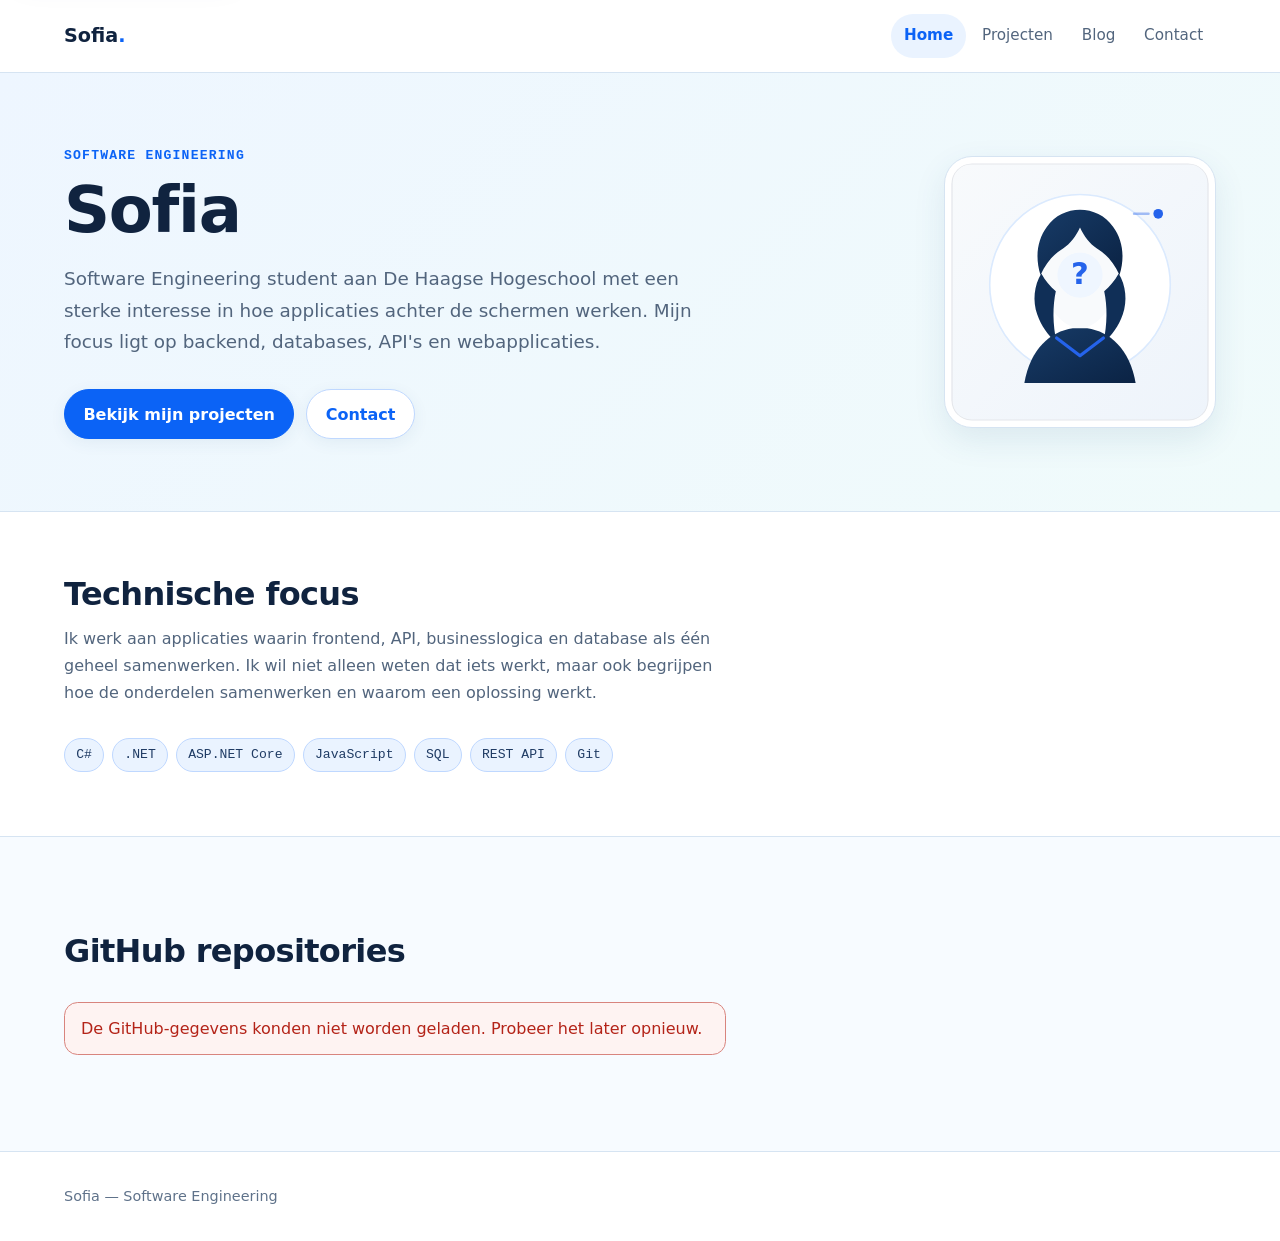
==== commit e122ad6a: "github repositories sectie toegevoegd" ====
--- a/index.html
+++ b/index.html
@@ -108,6 +108,26 @@
           </ul>
         </div>
       </section>
+
+      <section class="section" aria-labelledby="github-title">
+        <div class="container">
+          <h2 id="github-title">GitHub repositories</h2>
+
+          <p id="github-status" class="api-status" role="status" hidden></p>
+
+          <ul
+            id="github-repositories"
+            class="card-grid"
+            aria-label="GitHub repositories"
+          ></ul>
+
+          <noscript>
+            <p class="note">
+              JavaScript is nodig om de actuele GitHub-gegevens te laden.
+            </p>
+          </noscript>
+        </div>
+      </section>
     </main>
 
     <footer class="site-footer">
@@ -116,4 +136,4 @@
       </div>
     </footer>
   </body>
-</html>+</html>
